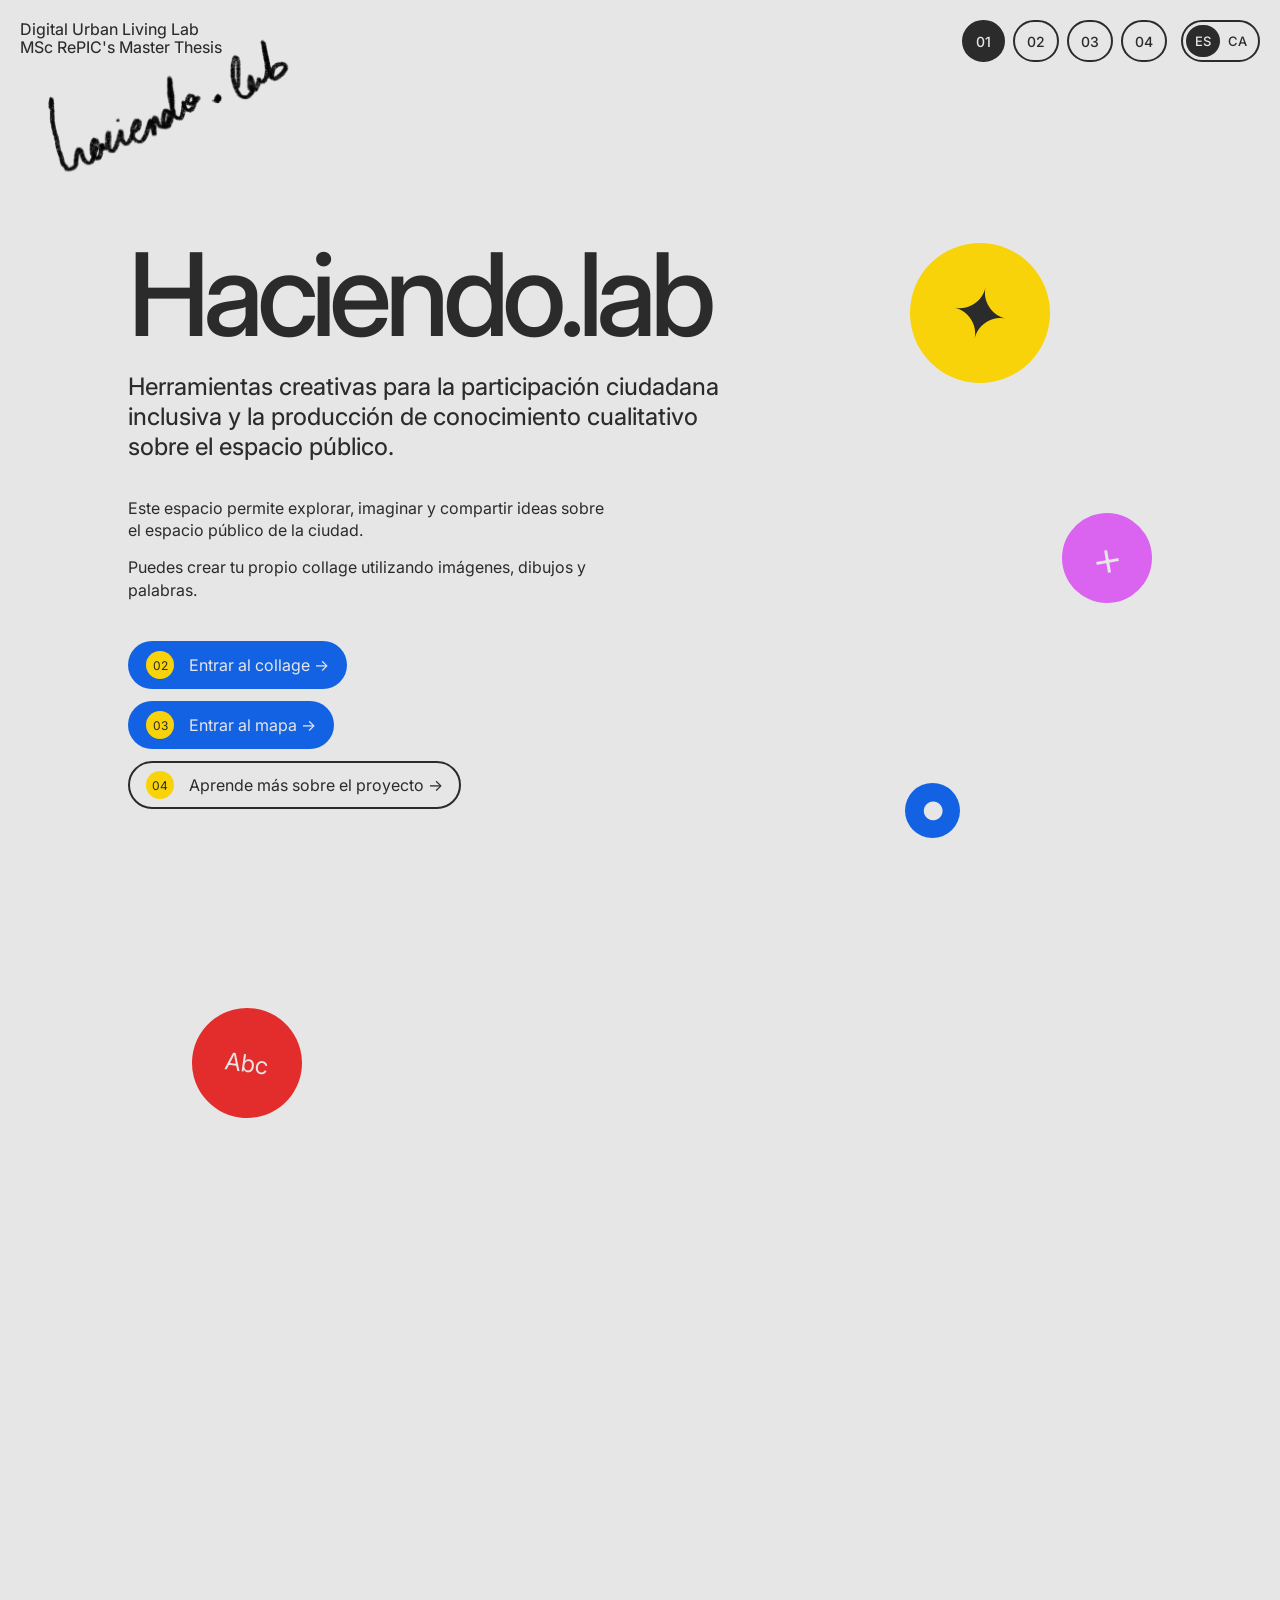
==== index.html @ d173a3f5 "Add files via upload" ====
<!DOCTYPE html>
<html lang="es">

<head>
<meta charset="UTF-8">
<meta name="viewport" content="width=device-width, initial-scale=1.0">
<meta name="robots" content="noindex, nofollow">

<title data-i18n="title_inicio">Haciendo.lab</title>

<link rel="stylesheet" href="style.css">

<link
href="https://fonts.googleapis.com/css2?family=Inter:wght@100..900&display=swap"
rel="stylesheet">

</head>


<body>


<!-- LOGO -->

<a
href="https://chitiexplota.github.io/haciendopilot/"
id="logo-link">

<img
src="logo.png"
class="logo"
alt="Logo">

</a>


<div id="logo-subtitle">
Digital Urban Living Lab<br>
MSc RePIC's Master Thesis
</div>


<!-- MENU -->

<nav id="main-menu">

<a href="index.html" class="menu-item active" data-tooltip-pos="abajo" data-i18n-tooltip="tip_inicio">
01
</a>

<a href="collage.html" class="menu-item" data-tooltip-pos="abajo" data-i18n-tooltip="tip_collage">
02
</a>

<a href="mapa.html" class="menu-item" data-tooltip-pos="abajo" data-i18n-tooltip="tip_mapa">
03
</a>

<a href="info.html" class="menu-item" data-tooltip-pos="abajo" data-i18n-tooltip="tip_info">
04
</a>

<div id="lang-switch" role="group" aria-label="Idioma">
<button class="lang-btn" data-lang="es" data-tooltip-pos="abajo" data-i18n-tooltip="tip_es" aria-label="Castellano">ES</button>
<button class="lang-btn" data-lang="ca" data-tooltip-pos="abajo" data-i18n-tooltip="tip_ca" aria-label="Català">CA</button>
</div>

</nav>


<!-- PAGE 1 -->

<main id="pagina-inicio">


<div id="intro">


<h1>
Haciendo.lab
</h1>


<p class="intro-subtitle" data-i18n="intro_subtitulo">
Herramientas creativas para la participación ciudadana
inclusiva y la producción de conocimiento cualitativo
sobre el espacio público.
</p>


<div id="intro-text">

<p data-i18n="intro_p1">
Este espacio permite explorar, imaginar y compartir
ideas sobre el espacio público de la ciudad.
</p>

<p data-i18n="intro_p2">
Puedes crear tu propio collage utilizando imágenes,
dibujos y palabras.
</p>

</div>


<a
href="collage.html"
id="entrar">

<span>02</span>

<span data-i18n="entrar_collage">Entrar al collage →</span>

</a>


<a
href="mapa.html"
id="entrar-mapa">

<span>03</span>

<span data-i18n="entrar_mapa">Entrar al mapa →</span>

</a>


<a
href="info.html"
id="entrar-info">

<span>04</span>

<span data-i18n="entrar_info">Aprende más sobre el proyecto →</span>

</a>


</div>


<!-- ELEMENTOS DECORATIVOS -->

<div id="intro-element-1">
✦
</div>


<div id="intro-element-2">
+
</div>


<div id="intro-element-3">
Abc
</div>


<div id="intro-element-4">
●
</div>


</main>


<script type="module" src="i18n.js"></script>


</body>

</html>
---- style.css ----
:root {
 --blanco: #E6E6E6;
 --azul: #1362E3;
 --magenta: #DA64F0;
 --limon: #F8D309;
 --rojo: #E22D2C;
 --dark: #2B2B2B;

 /* altura de la galería fija de abajo: los botones del collage se colocan por encima */
 --altura-galeria: 180px;
}


body {
   margin: 0;
   overflow-y: scroll;
   font-family: Arial, Helvetica, sans-serif, sans-serif;
   color: #E6E6E6;
   background-color: var(--blanco);  
}


.logo {
 position: fixed;
 top: 20px;     
 left: 10px;   
 width: 300px;  
 height: auto;
 z-index: 9999;
 transition: opacity 0.3s ease, transform 0.3s ease;
}


#logo-link {
 display: inline-block;
 cursor: pointer;
}


#logo-link:hover .logo {
 transform: rotate(-6deg);
}


#logo-subtitle {
 position: fixed;
 top: 20px;
 left: 20px;
 z-index: 9999;
 font-family: 'Inter', sans-serif;
 font-weight: 440;
 font-size: 16px;
 line-height: 18px;
 color: var(--dark);
 transition: opacity 0.3s ease;
}


/* IMAGE CONTAINER */
#elementos-canvas {
   position:absolute;
   top:0;
   left:0;
   width:100%;
   z-index:20;
   pointer-events:none; z-index: 20;
}

#fondos-fijos {
   position: absolute;
   top: 0;
   left: 0;
   width: 100%;
   height: 200vh;
   z-index: 1;          
   pointer-events: none;
}

.imagen-fija {
   position: absolute;
   width: 400px;       
   height: auto;
   pointer-events: none;
   user-select: none;
}


/* IMAGEN Y LETRA INDEPENDIENTE */


.imagen-movil {
   position:absolute;
   width:220px;
   height:auto;
   cursor:grab;
   user-select:none;
   touch-action:none;
   pointer-events:auto;
}




.imagen-movil:active {
   cursor:grabbing;
}


.letra-movil {
   position:absolute;
   width:40px;
   height:auto;
   cursor:grab;
   user-select:none;
   touch-action:none;
   pointer-events:auto;
}


.letra-movil:active {
   cursor:grabbing;
}


/* CANVAS */
#zona-dibujo {
   width: 100%;
   height: 200vh;
   position: relative;

}

canvas {
   display: block;
   background: #E6E6E6;
   cursor: crosshair;
   position: absolute;
   top: 0;
   left: 0;
   z-index: 10;         
}



#canvas {
   height: 200vh;
   z-index: 5;
   background: transparent;
}


#text-canvas {
   width: 100%;
   height: 200vh;
   position: absolute;
   top: 0;
   left: 0;
   z-index: 30;
   pointer-events: none;
   background: transparent;
}


/* BOTÓN TOOLS*/
/* BOTÓN CRAYON */


#crayon-btn {
   position: fixed;
   right: 20px;
   bottom: calc(var(--altura-galeria) + 112px);


   width: 72px;
   height: 72px;


   border-radius: 50%;
   border: none;


   background: var(--limon);


   cursor: pointer;


   z-index: 5000;


   display: flex;
   align-items: center;
   justify-content: center;


   box-shadow: 0 4px 12px rgba(0,0,0,0.15);


   transition: transform 0.2s ease;
}


#crayon-btn:hover {
   transform: scale(1.08);
}


#crayon-btn img {
   width: 40px;
   height: auto;
   display: block;
   rotate: -45deg;
   pointer-events: none;
}



/* CRAYON */
#crayon-btn img {
   width: 40px;
   height: auto;
   display: block;
   pointer-events: none;
}


/* TOOL MENU */
#tools-menu {
   position: fixed;
   right: 25px;
   bottom: calc(var(--altura-galeria) + 200px);
   display: none;
   flex-direction: column;
   gap: 15px;
   z-index: 5001;
}


.tool-circle {
   width: 60px;
   height: 60px;
   border-radius: 50%;
   border: none;
   cursor: pointer;


   display: flex;
   align-items: center;
   justify-content: center;


   box-shadow: 0 4px 12px rgba(0,0,0,0.2);
}




/* COLOR BUTTON */
#color-tool {
   background: var(--dark);
}


/* hidden native picker */
#color-picker {
   position: absolute;
   opacity: 0;
   pointer-events: none;
}




#color-tool:hover {
   transform: translateY(-5%) scale(1.08);
}


/* TEXT */
#text-tool {
   background: var(--magenta);
   font-size: 24px;
   color: var(--blanco);
}


#text-tool:hover {
   transform: translateY(-5%) scale(1.08);
}


/* ERASER */
#eraser-tool {
   background: var(--azul);
}


#eraser-tool img {
   width: 35px;
   height: auto;
   pointer-events: none;
}


#eraser-tool:hover {
   transform: translateY(-5%) scale(1.08);
}


#mano-tool {
   background: var(--magenta);
   color: var(--blanco);
   font-size: 12px;
}


/* HAND */
#mano-tool:hover {
   transform: translateY(-5%) scale(1.08);
}


#mano-tool.activo {
   outline: 3px solid var(--dark);
}


#crayon-btn.activo {
   outline: 3px solid var(--dark);
}


/* BOTÓN ENVIAR */
#enviar {
   position: fixed;
   top: 20px;
   right: 20px;
   padding: 12px 20px;
    font-family: 'Inter', sans-serif;
   font-size: 16px;
   z-index: 200;
   background-color: #E6E6E6;
   color: var(--azul);
   border: none;
   border-radius: 12px;
   cursor: pointer;
   transition: all 0.3s ease;
}


#enviar:hover {
    background-color: var(--azul);
    color: var(--blanco);
}


/* GALERÍA */
#galeria-wrapper {
   position: fixed;
   bottom: 0;
   left: 0;
   width: 100%;
   background: #E6E6E6;
   backdrop-filter: blur(10px);
   border-top: 1px solid rgba(0,0,0,0.1);
   z-index: 9999;
}


#galeria-title {
   font-size: 14px;
   font-weight: bold;
   padding: 10px;
   color: var(--dark);
   border-bottom: 1px solid rgba(0,0,0,0.08);
}


#galeria {
   height: 120px;
   overflow-x: auto;
   display: flex;
   align-items: center;
   gap: 8px;
   padding: 10px;
}


#galeria img {
   height: 100px;
   border-radius: 8px;
   box-shadow: 0 2px 6px rgba(0,0,0,0.2);
   cursor: pointer;
   transition: transform 0.2s ease;
}


#galeria img:hover {
   transform: scale(1.05);
}


/* POPUP */
#popup {
   position: fixed;
   top: 0;
   left: 0;
   width: 100%;
   height: 100%;
   background: rgba(0,0,0,0.8);
   display: none;
   justify-content: center;
   align-items: center;
   z-index: 99999;
}


#popup img {
   max-width: 90%;
   max-height: 90%;
   border-radius: 10px;
   box-shadow: 0 10px 30px rgba(0,0,0,0.5);
   background: var(--blanco);
}


/* BOTÓN SUGERIR */
#sugerir-btn {
   position: fixed;
   left: 20px;
   bottom: calc(var(--altura-galeria) + 20px);


   width: 60px;
   height: 60px;


   border-radius: 50%;
   border: none;


   background: var(--azul);
   color: var(--blanco);


   font-size: 30px;
   font-weight: bold;
   line-height: 1;


   display: flex;
   align-items: center;
   justify-content: center;


   cursor: pointer;


   z-index: 5000;


   box-shadow: 0 4px 12px rgba(0,0,0,0.15);


   transition: transform 0.2s ease;
}


#sugerir-btn span {
   display: block;
   margin-top: -2px;
   pointer-events: none;
}


#sugerir-btn:hover {
   transform: scale(1.08);
}


/* POPUP SUGERENCIAS */
#sugerir-popup {
   position: fixed;
   top: 0;
   left: 0;
   width: 100%;
   height: 100%;
   background: rgba(0,0,0,0.7);
   display: none;
   justify-content: center;
   align-items: center;
   z-index: 99999;
}


#sugerir-popup-content {
   position: relative;
   background: var(--blanco);
   color: var(--dark);
   border-radius: 14px;
   padding: 30px;
   width: 90%;
   max-width: 420px;
   box-shadow: 0 10px 30px rgba(0,0,0,0.4);
}


#sugerir-close {
   position: absolute;
   top: 10px;
   right: 14px;
   background: none;
   border: none;
   font-size: 26px;
   line-height: 1;
   cursor: pointer;
   color: var(--dark);
}


#sugerir-popup-content h3 {
   font-size: 16px;
   margin: 0 0 16px 0;
   padding-right: 24px;
   color: var(--dark);
}


#sugerencias-form {
   display: flex;
   gap: 8px;
   margin-bottom: 16px;
}


#sugerencia-input {
   flex: 1;
   padding: 8px 12px;
   border-radius: 8px;
   border: 1px solid rgba(0,0,0,0.15);
   font-family: Arial, Helvetica, sans-serif;
   font-size: 14px;
   color: var(--dark);
}


#sugerencia-btn {
   padding: 8px 16px;
   border-radius: 8px;
   border: none;
   background-color: var(--azul);
   color: var(--blanco);
   font-size: 14px;
   cursor: pointer;
   transition: all 0.3s ease;
}


#sugerencia-btn:hover {
   background-color: var(--magenta);
}


#sugerencias-lista {
   display: flex;
   flex-wrap: wrap;
   gap: 8px;
   max-height: 200px;
   overflow-y: auto;
}


.sugerencia-pill {
   background: var(--dark);
   color: var(--blanco);
   padding: 6px 14px;
   border-radius: 20px;
   font-size: 13px;
   white-space: nowrap;
}

#mover-btn {
   position: fixed;
   right: 20px;
   bottom: calc(var(--altura-galeria) + 20px);
   width: 72px;
   height: 72px;
   border-radius: 50%;
   border: none;
   background: var(--magenta);
   cursor: pointer;
   z-index: 5000;
   display: flex;
   align-items: center;
   justify-content: center;
   box-shadow: 0 4px 12px rgba(0,0,0,0.15);
   transition: transform 0.2s ease;
}

#mover-btn:hover {
   transform: scale(1.08);
}

#mover-btn img {
   max-width: 38px;
   max-height: 38px;
   width: auto;
   height: auto;
   object-fit: contain;
   display: block;
   margin: auto;
   pointer-events: none;
}

#mover-btn.activo {
   outline: 3px solid var(--dark);
}

body.modo-dibujo .imagen-movil,
body.modo-dibujo .letra-movil {
   pointer-events: none;
}

body.modo-dibujo #canvas {
   z-index: 25;
}

/* =========================
   PAGE NAVIGATION
========================= */

#main-menu {
   position: fixed;
   top: 20px;
   right: 20px;

   display: flex;
   gap: 8px;

   z-index: 10000;
}

.menu-item {
   display: flex;
   align-items: center;
   justify-content: center;

   min-width: 42px;
   height: 42px;

   padding: 0 12px;

   box-sizing: border-box;

   border: 2px solid var(--dark);
   border-radius: 50px;

   background: var(--blanco);
   color: var(--dark);

   font-family: 'Inter', Arial, Helvetica, sans-serif;
   font-size: 14px;
   font-weight: 500;

   text-decoration: none;

   transition:
      background-color 0.2s ease,
      color 0.2s ease,
      transform 0.2s ease;
}

.menu-item:hover {
   background: var(--limon);
   color: var(--dark);
   transform: scale(1.08);
}

.menu-item.active {
   background: var(--dark);
   color: var(--blanco);
}


/* =========================
   PAGE 1
========================= */

#page-content {
   width: 100%;
   min-height: 100vh;

   box-sizing: border-box;

   padding: 180px 20px 100px 20px;

   font-family: 'Inter', Arial, Helvetica, sans-serif;

   color: var(--dark);
   background: var(--blanco);
}

#page-content h1 {
   margin: 0 0 20px 0;

   font-size: clamp(48px, 8vw, 100px);
   line-height: 0.95;
   font-weight: 600;
}

#page-content p {
   max-width: 650px;

   margin: 0;

   font-size: 20px;
   line-height: 1.4;
}

#start-button {
   display: inline-flex;
   align-items: center;

   width: fit-content;

   margin-top: 35px;
   padding: 12px 20px;

   border-radius: 12px;

   background: var(--azul);
   color: var(--blanco);

   font-family: 'Inter', Arial, Helvetica, sans-serif;
   font-size: 16px;

   text-decoration: none;

   transition:
      background-color 0.2s ease,
      transform 0.2s ease;
}

#start-button:hover {
   background: var(--magenta);
   transform: translateY(-2px);
}

/* =========================
   PAGE 1 — INTRO
========================= */

#pagina-inicio {

   position: relative;

   width: 100%;
   min-height: 200vh;

   box-sizing: border-box;

   background: var(--blanco);

   overflow: hidden;

   font-family: 'Inter', sans-serif;

   color: var(--dark);
}


/* =========================
   INTRO TEXT
========================= */

#intro {

   position: absolute;

   top: 25vh;
   left: 10vw;

   width: min(620px, 70vw);

   z-index: 50;
}


#intro h1 {

   margin: 0 0 25px 0;

   font-size: clamp(55px, 9vw, 120px);

   line-height: 0.9;

   font-weight: 500;

   letter-spacing: -0.06em;

   color: var(--dark);

}


.intro-subtitle {

   max-width: 600px;

   margin: 0 0 35px 0;

   font-size: 24px;

   line-height: 1.25;

   font-weight: 450;

}


#intro-text {

   max-width: 480px;

   font-size: 16px;

   line-height: 1.4;

}


#intro-text p {

   margin: 0 0 15px 0;

}


/* =========================
   ENTER BUTTON
========================= */

#entrar,
#entrar-mapa {

   display: flex;

   align-items: center;

   gap: 15px;

   width: fit-content;

   margin-top: 40px;

   padding: 10px 18px;

   border-radius: 50px;

   background: var(--azul);

   color: var(--blanco);

   text-decoration: none;

   font-size: 16px;

   transition:
      transform 0.2s ease,
      background-color 0.2s ease;

}


#entrar span:first-child,
#entrar-mapa span:first-child {

   display: flex;

   align-items: center;

   justify-content: center;

   width: 28px;

   height: 28px;

   border-radius: 50%;

   background: var(--limon);

   color: var(--dark);

   font-size: 12px;

}


#entrar:hover,
#entrar-mapa:hover {

   transform: scale(1.05);

   background: var(--magenta);

}


/* =========================
   DECORATIVE ELEMENTS
========================= */

#intro-element-1 {

   position: absolute;

   top: 25vh;

   right: 18vw;

   width: 140px;

   height: 140px;

   display: flex;

   align-items: center;

   justify-content: center;

   border-radius: 50%;

   background: var(--limon);

   color: var(--dark);

   font-size: 70px;

   transform: rotate(12deg);

}


#intro-element-2 {

   position: absolute;

   top: 55vh;

   right: 10vw;

   width: 90px;

   height: 90px;

   display: flex;

   align-items: center;

   justify-content: center;

   border-radius: 50%;

   background: var(--magenta);

   color: var(--blanco);

   font-size: 50px;

   font-weight: 300;

   transform: rotate(-10deg);

}


#intro-element-3 {

   position: absolute;

   top: 110vh;

   left: 15vw;

   width: 110px;

   height: 110px;

   display: flex;

   align-items: center;

   justify-content: center;

   border-radius: 50%;

   background: var(--rojo);

   color: var(--blanco);

   font-size: 24px;

   transform: rotate(8deg);

}


#intro-element-4 {

   position: absolute;

   top: 85vh;

   right: 25vw;

   width: 55px;

   height: 55px;

   display: flex;

   align-items: center;

   justify-content: center;

   border-radius: 50%;

   background: var(--azul);

   color: var(--blanco);

   font-size: 25px;

}


/* =========================
   MENU
========================= */

#main-menu {

   position: fixed;

   top: 20px;

   right: 20px;

   display: flex;

   gap: 8px;

   z-index: 10000;

}


.menu-item {

   display: flex;

   align-items: center;

   justify-content: center;

   min-width: 42px;

   height: 42px;

   padding: 0 12px;

   box-sizing: border-box;

   border: 2px solid var(--dark);

   border-radius: 50px;

   background: var(--blanco);

   color: var(--dark);

   font-family: 'Inter', sans-serif;

   font-size: 14px;

   text-decoration: none;

   transition:
      background-color 0.2s ease,
      color 0.2s ease,
      transform 0.2s ease;

}


.menu-item:hover {

   background: var(--limon);

   transform: scale(1.08);

}


.menu-item.active {

   background: var(--dark);

   color: var(--blanco);

}


/* =========================
   BOTÓN ENTRAR AL MAPA (página 01)
========================= */

#entrar-mapa {
   margin-top: 12px;
}


/* =========================
   BOTÓN APRENDE MÁS (página 01)
   Versión clara: resalta menos que 02 y 03
========================= */

#entrar-info {
   display: flex;
   align-items: center;
   gap: 15px;
   width: fit-content;
   margin-top: 12px;
   padding: 8px 16px;
   box-sizing: border-box;

   border: 2px solid var(--dark);
   border-radius: 50px;

   background: var(--blanco);
   color: var(--dark);

   text-decoration: none;
   font-size: 16px;

   transition:
      transform 0.2s ease,
      background-color 0.2s ease;
}

#entrar-info span:first-child {
   display: flex;
   align-items: center;
   justify-content: center;
   width: 28px;
   height: 28px;
   border-radius: 50%;
   background: var(--limon);
   color: var(--dark);
   font-size: 12px;
}

#entrar-info:hover {
   transform: scale(1.05);
   background: var(--limon);
}


/* =========================
   SELECTOR DE IDIOMA ES / CA
   (dentro de #main-menu en todas las páginas)
========================= */

#lang-switch {
   display: flex;
   align-items: center;
   height: 42px;
   margin-left: 6px;
   padding: 3px;
   box-sizing: border-box;
   border: 2px solid var(--dark);
   border-radius: 50px;
   background: var(--blanco);
}

.lang-btn {
   height: 32px;
   min-width: 34px;
   padding: 0 8px;
   border: none;
   border-radius: 50px;
   background: transparent;
   color: var(--dark);
   font-family: 'Inter', Arial, Helvetica, sans-serif;
   font-size: 13px;
   font-weight: 500;
   cursor: pointer;
   transition: background-color 0.2s ease, color 0.2s ease;
}

.lang-btn:hover {
   background: var(--limon);
}

.lang-btn.active {
   background: var(--dark);
   color: var(--blanco);
}


/* =========================
   PÁGINA 02 — COLLAGE CON MENÚ
   (#enviar baja para dejar sitio al menú 01 · 02 · 03 · 04)
========================= */

body.pagina-collage #enviar {
   top: 75px;
}


/* =========================
   MENÚ EN MÓVIL
========================= */

@media (max-width: 600px) {

   #main-menu {
      right: 10px;
      gap: 4px;
   }

   .menu-item {
      min-width: 36px;
      height: 36px;
      padding: 0 8px;
      font-size: 12px;
   }

   #lang-switch {
      height: 36px;
   }

   .lang-btn {
      height: 26px;
      min-width: 28px;
      font-size: 12px;
   }
}


/* =========================
   DESCRIPCIONES AL PASAR EL RATÓN (tooltips)
   - El texto sale de data-tooltip, que i18n.js rellena en ES o CA.
   - Por defecto aparece a la izquierda del botón.
   - data-tooltip-pos="abajo"   → debajo (menú, idioma, Enviar)
   - data-tooltip-pos="derecha" → a la derecha (botón + del collage)
========================= */

.menu-item,
.lang-btn,
.tool-circle {
   position: relative;
}

[data-tooltip]::after {
   content: attr(data-tooltip);
   position: absolute;
   top: 50%;
   right: calc(100% + 12px);
   transform: translateY(-50%);

   padding: 6px 10px;
   border-radius: 8px;

   background: var(--dark);
   color: var(--blanco);

   font-family: 'Inter', Arial, Helvetica, sans-serif;
   font-size: 13px;
   font-weight: 400;
   line-height: 1.2;
   white-space: nowrap;

   opacity: 0;
   pointer-events: none;
   transition: opacity 0.15s ease;
   z-index: 10002;
}

[data-tooltip-pos="abajo"]::after {
   top: calc(100% + 10px);
   right: 50%;
   transform: translateX(50%);
}

[data-tooltip-pos="derecha"]::after {
   right: auto;
   left: calc(100% + 12px);
}

/* PANTALLAS BAJAS: el menú de herramientas se abre en horizontal,
   a la izquierda del lápiz, para no chocar con "Enviar Collage" */
@media (max-height: 720px) {
   #tools-menu {
      flex-direction: row;
      right: 110px;
      bottom: calc(var(--altura-galeria) + 118px);
   }

   /* en horizontal, la descripción sale encima del botón */
   #tools-menu [data-tooltip]::after {
      top: auto;
      bottom: calc(100% + 10px);
      right: 50%;
      transform: translateX(50%);
   }
}

/* solo en dispositivos con ratón (en móvil no se quedan pegadas) */
@media (hover: hover) {
   [data-tooltip]:hover::after,
   [data-tooltip]:focus-visible::after {
      opacity: 1;
   }
}
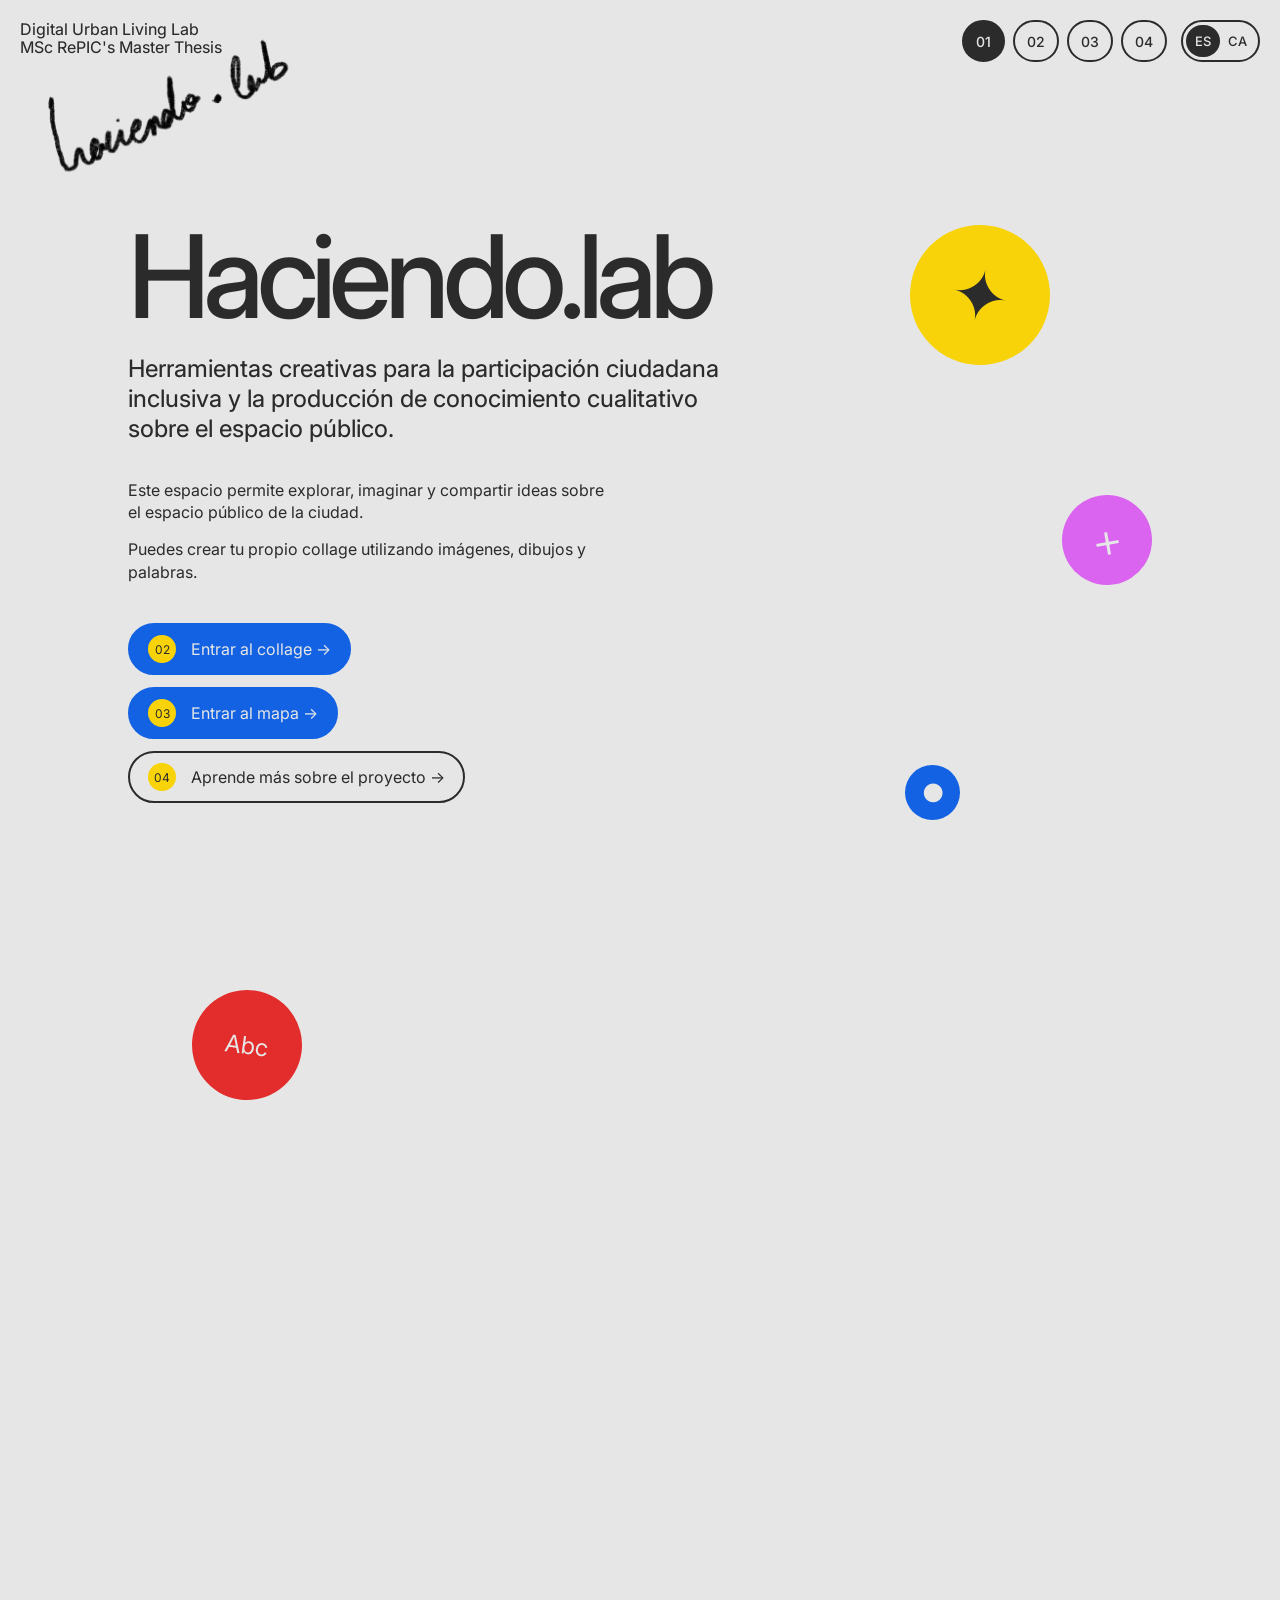
==== commit 767b7d29: "Add files via upload" ====
--- a/index.html
+++ b/index.html
@@ -1,172 +1,82 @@
 <!DOCTYPE html>
 <html lang="es">
+<head>
+   <meta charset="UTF-8">
+   <meta name="viewport" content="width=device-width, initial-scale=1.0">
+   <meta name="robots" content="noindex, nofollow">
+   <title data-i18n="title_inicio">Haciendo.lab</title>
 
-<head>
-<meta charset="UTF-8">
-<meta name="viewport" content="width=device-width, initial-scale=1.0">
-<meta name="robots" content="noindex, nofollow">
-
-<title data-i18n="title_inicio">Haciendo.lab</title>
-
-<link rel="stylesheet" href="style.css">
-
-<link
-href="https://fonts.googleapis.com/css2?family=Inter:wght@100..900&display=swap"
-rel="stylesheet">
-
+   <link href="https://fonts.googleapis.com/css2?family=Inter:wght@100..900&display=swap" rel="stylesheet">
+   <link rel="stylesheet" href="style.css">
 </head>
 
-
-<body>
+<body class="pagina-inicio">
 
 
 <!-- LOGO -->
-
-<a
-href="https://chitiexplota.github.io/haciendopilot/"
-id="logo-link">
-
-<img
-src="logo.png"
-class="logo"
-alt="Logo">
-
+<a href="https://chitiexplota.github.io/haciendopilot/" id="logo-link">
+   <img src="logo.png" class="logo" alt="Haciendo.lab">
 </a>
+<div id="logo-subtitle">Digital Urban Living Lab<br>MSc RePIC's Master Thesis</div>
 
 
-<div id="logo-subtitle">
-Digital Urban Living Lab<br>
-MSc RePIC's Master Thesis
-</div>
-
-
-<!-- MENU -->
-
+<!-- MENÚ -->
 <nav id="main-menu">
-
-<a href="index.html" class="menu-item active" data-tooltip-pos="abajo" data-i18n-tooltip="tip_inicio">
-01
-</a>
-
-<a href="collage.html" class="menu-item" data-tooltip-pos="abajo" data-i18n-tooltip="tip_collage">
-02
-</a>
-
-<a href="mapa.html" class="menu-item" data-tooltip-pos="abajo" data-i18n-tooltip="tip_mapa">
-03
-</a>
-
-<a href="info.html" class="menu-item" data-tooltip-pos="abajo" data-i18n-tooltip="tip_info">
-04
-</a>
-
-<div id="lang-switch" role="group" aria-label="Idioma">
-<button class="lang-btn" data-lang="es" data-tooltip-pos="abajo" data-i18n-tooltip="tip_es" aria-label="Castellano">ES</button>
-<button class="lang-btn" data-lang="ca" data-tooltip-pos="abajo" data-i18n-tooltip="tip_ca" aria-label="Català">CA</button>
-</div>
-
+   <a href="index.html" class="menu-item active" data-tooltip-pos="abajo" data-i18n-tooltip="tip_inicio">01</a>
+   <a href="collage.html" class="menu-item" data-tooltip-pos="abajo" data-i18n-tooltip="tip_collage">02</a>
+   <a href="mapa.html" class="menu-item" data-tooltip-pos="abajo" data-i18n-tooltip="tip_mapa">03</a>
+   <a href="info.html" class="menu-item" data-tooltip-pos="abajo" data-i18n-tooltip="tip_info">04</a>
+   <div id="lang-switch" role="group" aria-label="Idioma">
+      <button class="lang-btn" data-lang="es" data-tooltip-pos="abajo" data-i18n-tooltip="tip_es" aria-label="Castellano">ES</button>
+      <button class="lang-btn" data-lang="ca" data-tooltip-pos="abajo" data-i18n-tooltip="tip_ca" aria-label="Català">CA</button>
+   </div>
 </nav>
 
 
-<!-- PAGE 1 -->
-
+<!-- PÁGINA 01 — INICIO -->
 <main id="pagina-inicio">
 
+   <div id="intro">
 
-<div id="intro">
+      <h1>Haciendo.lab</h1>
 
+      <p class="intro-subtitle" data-i18n="intro_subtitulo">
+         Herramientas creativas para la participación ciudadana inclusiva y la producción de conocimiento cualitativo sobre el espacio público.
+      </p>
 
-<h1>
-Haciendo.lab
-</h1>
+      <div id="intro-text">
+         <p data-i18n="intro_p1">Este espacio permite explorar, imaginar y compartir ideas sobre el espacio público de la ciudad.</p>
+         <p data-i18n="intro_p2">Puedes crear tu propio collage utilizando imágenes, dibujos y palabras.</p>
+      </div>
 
+      <!-- BOTONES 02 · 03 · 04 -->
+      <div id="intro-botones">
+         <a href="collage.html" class="boton-entrar">
+            <span>02</span>
+            <span data-i18n="entrar_collage">Entrar al collage →</span>
+         </a>
+         <a href="mapa.html" class="boton-entrar">
+            <span>03</span>
+            <span data-i18n="entrar_mapa">Entrar al mapa →</span>
+         </a>
+         <a href="info.html" class="boton-entrar claro">
+            <span>04</span>
+            <span data-i18n="entrar_info">Aprende más sobre el proyecto →</span>
+         </a>
+      </div>
 
-<p class="intro-subtitle" data-i18n="intro_subtitulo">
-Herramientas creativas para la participación ciudadana
-inclusiva y la producción de conocimiento cualitativo
-sobre el espacio público.
-</p>
+   </div>
 
-
-<div id="intro-text">
-
-<p data-i18n="intro_p1">
-Este espacio permite explorar, imaginar y compartir
-ideas sobre el espacio público de la ciudad.
-</p>
-
-<p data-i18n="intro_p2">
-Puedes crear tu propio collage utilizando imágenes,
-dibujos y palabras.
-</p>
-
-</div>
-
-
-<a
-href="collage.html"
-id="entrar">
-
-<span>02</span>
-
-<span data-i18n="entrar_collage">Entrar al collage →</span>
-
-</a>
-
-
-<a
-href="mapa.html"
-id="entrar-mapa">
-
-<span>03</span>
-
-<span data-i18n="entrar_mapa">Entrar al mapa →</span>
-
-</a>
-
-
-<a
-href="info.html"
-id="entrar-info">
-
-<span>04</span>
-
-<span data-i18n="entrar_info">Aprende más sobre el proyecto →</span>
-
-</a>
-
-
-</div>
-
-
-<!-- ELEMENTOS DECORATIVOS -->
-
-<div id="intro-element-1">
-✦
-</div>
-
-
-<div id="intro-element-2">
-+
-</div>
-
-
-<div id="intro-element-3">
-Abc
-</div>
-
-
-<div id="intro-element-4">
-●
-</div>
-
+   <!-- ELEMENTOS DECORATIVOS -->
+   <div id="intro-element-1" class="decorativo" aria-hidden="true">✦</div>
+   <div id="intro-element-2" class="decorativo" aria-hidden="true">+</div>
+   <div id="intro-element-3" class="decorativo" aria-hidden="true">Abc</div>
+   <div id="intro-element-4" class="decorativo" aria-hidden="true">●</div>
 
 </main>
 
 
 <script type="module" src="i18n.js"></script>
 
-
 </body>
-
 </html>
--- a/style.css
+++ b/style.css
@@ -1,673 +1,115 @@
+/* =========================
+   HACIENDO.LAB — ESTILOS COMUNES
+   Todas las páginas cargan este archivo.
+   Cada página añade el suyo: collage.css, mapa.css, info.css.
+
+   Índice
+   1. Variables
+   2. Base
+   3. Cabecera: logo, subtítulo, menú e idioma
+   4. Botones de entrada
+   5. Descripciones al pasar el ratón
+   6. Página 01 — Inicio
+   7. Móvil
+========================= */
+
+
+/* =========================
+   1. VARIABLES
+========================= */
+
 :root {
- --blanco: #E6E6E6;
- --azul: #1362E3;
- --magenta: #DA64F0;
- --limon: #F8D309;
- --rojo: #E22D2C;
- --dark: #2B2B2B;
-
- /* altura de la galería fija de abajo: los botones del collage se colocan por encima */
- --altura-galeria: 180px;
-}
-
+   --blanco: #E6E6E6;
+   --azul: #1362E3;
+   --magenta: #DA64F0;
+   --limon: #F8D309;
+   --rojo: #E22D2C;
+   --dark: #2B2B2B;
+
+   --fuente: 'Inter', Arial, Helvetica, sans-serif;
+}
+
+
+/* =========================
+   2. BASE
+========================= */
 
 body {
    margin: 0;
    overflow-y: scroll;
-   font-family: Arial, Helvetica, sans-serif, sans-serif;
-   color: #E6E6E6;
-   background-color: var(--blanco);  
-}
-
-
-.logo {
- position: fixed;
- top: 20px;     
- left: 10px;   
- width: 300px;  
- height: auto;
- z-index: 9999;
- transition: opacity 0.3s ease, transform 0.3s ease;
-}
-
-
+   font-family: var(--fuente);
+   color: var(--dark);
+   background-color: var(--blanco);
+}
+
+
+/* =========================
+   3. CABECERA
+========================= */
+
+/* Logo */
 #logo-link {
- display: inline-block;
- cursor: pointer;
-}
-
-
-#logo-link:hover .logo {
- transform: rotate(-6deg);
-}
-
-
-#logo-subtitle {
- position: fixed;
- top: 20px;
- left: 20px;
- z-index: 9999;
- font-family: 'Inter', sans-serif;
- font-weight: 440;
- font-size: 16px;
- line-height: 18px;
- color: var(--dark);
- transition: opacity 0.3s ease;
-}
-
-
-/* IMAGE CONTAINER */
-#elementos-canvas {
-   position:absolute;
-   top:0;
-   left:0;
-   width:100%;
-   z-index:20;
-   pointer-events:none; z-index: 20;
-}
-
-#fondos-fijos {
-   position: absolute;
+   position: absolute;   /* fuera del flujo: no empuja el contenido hacia abajo */
    top: 0;
    left: 0;
-   width: 100%;
-   height: 200vh;
-   z-index: 1;          
-   pointer-events: none;
-}
-
-.imagen-fija {
-   position: absolute;
-   width: 400px;       
-   height: auto;
-   pointer-events: none;
-   user-select: none;
-}
-
-
-/* IMAGEN Y LETRA INDEPENDIENTE */
-
-
-.imagen-movil {
-   position:absolute;
-   width:220px;
-   height:auto;
-   cursor:grab;
-   user-select:none;
-   touch-action:none;
-   pointer-events:auto;
-}
-
-
-
-
-.imagen-movil:active {
-   cursor:grabbing;
-}
-
-
-.letra-movil {
-   position:absolute;
-   width:40px;
-   height:auto;
-   cursor:grab;
-   user-select:none;
-   touch-action:none;
-   pointer-events:auto;
-}
-
-
-.letra-movil:active {
-   cursor:grabbing;
-}
-
-
-/* CANVAS */
-#zona-dibujo {
-   width: 100%;
-   height: 200vh;
-   position: relative;
-
-}
-
-canvas {
-   display: block;
-   background: #E6E6E6;
-   cursor: crosshair;
-   position: absolute;
-   top: 0;
-   left: 0;
-   z-index: 10;         
-}
-
-
-
-#canvas {
-   height: 200vh;
-   z-index: 5;
-   background: transparent;
-}
-
-
-#text-canvas {
-   width: 100%;
-   height: 200vh;
-   position: absolute;
-   top: 0;
-   left: 0;
-   z-index: 30;
-   pointer-events: none;
-   background: transparent;
-}
-
-
-/* BOTÓN TOOLS*/
-/* BOTÓN CRAYON */
-
-
-#crayon-btn {
-   position: fixed;
-   right: 20px;
-   bottom: calc(var(--altura-galeria) + 112px);
-
-
-   width: 72px;
-   height: 72px;
-
-
-   border-radius: 50%;
-   border: none;
-
-
-   background: var(--limon);
-
-
    cursor: pointer;
-
-
-   z-index: 5000;
-
-
-   display: flex;
-   align-items: center;
-   justify-content: center;
-
-
-   box-shadow: 0 4px 12px rgba(0,0,0,0.15);
-
-
-   transition: transform 0.2s ease;
-}
-
-
-#crayon-btn:hover {
-   transform: scale(1.08);
-}
-
-
-#crayon-btn img {
-   width: 40px;
-   height: auto;
-   display: block;
-   rotate: -45deg;
-   pointer-events: none;
-}
-
-
-
-/* CRAYON */
-#crayon-btn img {
-   width: 40px;
-   height: auto;
-   display: block;
-   pointer-events: none;
-}
-
-
-/* TOOL MENU */
-#tools-menu {
-   position: fixed;
-   right: 25px;
-   bottom: calc(var(--altura-galeria) + 200px);
-   display: none;
-   flex-direction: column;
-   gap: 15px;
-   z-index: 5001;
-}
-
-
-.tool-circle {
-   width: 60px;
-   height: 60px;
-   border-radius: 50%;
-   border: none;
-   cursor: pointer;
-
-
-   display: flex;
-   align-items: center;
-   justify-content: center;
-
-
-   box-shadow: 0 4px 12px rgba(0,0,0,0.2);
-}
-
-
-
-
-/* COLOR BUTTON */
-#color-tool {
-   background: var(--dark);
-}
-
-
-/* hidden native picker */
-#color-picker {
-   position: absolute;
-   opacity: 0;
-   pointer-events: none;
-}
-
-
-
-
-#color-tool:hover {
-   transform: translateY(-5%) scale(1.08);
-}
-
-
-/* TEXT */
-#text-tool {
-   background: var(--magenta);
-   font-size: 24px;
-   color: var(--blanco);
-}
-
-
-#text-tool:hover {
-   transform: translateY(-5%) scale(1.08);
-}
-
-
-/* ERASER */
-#eraser-tool {
-   background: var(--azul);
-}
-
-
-#eraser-tool img {
-   width: 35px;
-   height: auto;
-   pointer-events: none;
-}
-
-
-#eraser-tool:hover {
-   transform: translateY(-5%) scale(1.08);
-}
-
-
-#mano-tool {
-   background: var(--magenta);
-   color: var(--blanco);
-   font-size: 12px;
-}
-
-
-/* HAND */
-#mano-tool:hover {
-   transform: translateY(-5%) scale(1.08);
-}
-
-
-#mano-tool.activo {
-   outline: 3px solid var(--dark);
-}
-
-
-#crayon-btn.activo {
-   outline: 3px solid var(--dark);
-}
-
-
-/* BOTÓN ENVIAR */
-#enviar {
+}
+
+.logo {
    position: fixed;
    top: 20px;
-   right: 20px;
-   padding: 12px 20px;
-    font-family: 'Inter', sans-serif;
+   left: 10px;
+   z-index: 9999;
+   width: 300px;
+   height: auto;
+   transition: opacity 0.3s ease, transform 0.3s ease;
+}
+
+#logo-link:hover .logo {
+   transform: rotate(-6deg);
+}
+
+/* Subtítulo */
+#logo-subtitle {
+   position: fixed;
+   top: 20px;
+   left: 20px;
+   z-index: 9999;
    font-size: 16px;
-   z-index: 200;
-   background-color: #E6E6E6;
-   color: var(--azul);
-   border: none;
-   border-radius: 12px;
-   cursor: pointer;
-   transition: all 0.3s ease;
-}
-
-
-#enviar:hover {
-    background-color: var(--azul);
-    color: var(--blanco);
-}
-
-
-/* GALERÍA */
-#galeria-wrapper {
-   position: fixed;
-   bottom: 0;
-   left: 0;
-   width: 100%;
-   background: #E6E6E6;
-   backdrop-filter: blur(10px);
-   border-top: 1px solid rgba(0,0,0,0.1);
-   z-index: 9999;
-}
-
-
-#galeria-title {
-   font-size: 14px;
-   font-weight: bold;
-   padding: 10px;
-   color: var(--dark);
-   border-bottom: 1px solid rgba(0,0,0,0.08);
-}
-
-
-#galeria {
-   height: 120px;
-   overflow-x: auto;
-   display: flex;
-   align-items: center;
-   gap: 8px;
-   padding: 10px;
-}
-
-
-#galeria img {
-   height: 100px;
-   border-radius: 8px;
-   box-shadow: 0 2px 6px rgba(0,0,0,0.2);
-   cursor: pointer;
-   transition: transform 0.2s ease;
-}
-
-
-#galeria img:hover {
-   transform: scale(1.05);
-}
-
-
-/* POPUP */
-#popup {
-   position: fixed;
-   top: 0;
-   left: 0;
-   width: 100%;
-   height: 100%;
-   background: rgba(0,0,0,0.8);
-   display: none;
-   justify-content: center;
-   align-items: center;
-   z-index: 99999;
-}
-
-
-#popup img {
-   max-width: 90%;
-   max-height: 90%;
-   border-radius: 10px;
-   box-shadow: 0 10px 30px rgba(0,0,0,0.5);
-   background: var(--blanco);
-}
-
-
-/* BOTÓN SUGERIR */
-#sugerir-btn {
-   position: fixed;
-   left: 20px;
-   bottom: calc(var(--altura-galeria) + 20px);
-
-
-   width: 60px;
-   height: 60px;
-
-
-   border-radius: 50%;
-   border: none;
-
-
-   background: var(--azul);
-   color: var(--blanco);
-
-
-   font-size: 30px;
-   font-weight: bold;
-   line-height: 1;
-
-
-   display: flex;
-   align-items: center;
-   justify-content: center;
-
-
-   cursor: pointer;
-
-
-   z-index: 5000;
-
-
-   box-shadow: 0 4px 12px rgba(0,0,0,0.15);
-
-
-   transition: transform 0.2s ease;
-}
-
-
-#sugerir-btn span {
-   display: block;
-   margin-top: -2px;
-   pointer-events: none;
-}
-
-
-#sugerir-btn:hover {
-   transform: scale(1.08);
-}
-
-
-/* POPUP SUGERENCIAS */
-#sugerir-popup {
-   position: fixed;
-   top: 0;
-   left: 0;
-   width: 100%;
-   height: 100%;
-   background: rgba(0,0,0,0.7);
-   display: none;
-   justify-content: center;
-   align-items: center;
-   z-index: 99999;
-}
-
-
-#sugerir-popup-content {
-   position: relative;
-   background: var(--blanco);
-   color: var(--dark);
-   border-radius: 14px;
-   padding: 30px;
-   width: 90%;
-   max-width: 420px;
-   box-shadow: 0 10px 30px rgba(0,0,0,0.4);
-}
-
-
-#sugerir-close {
-   position: absolute;
-   top: 10px;
-   right: 14px;
-   background: none;
-   border: none;
-   font-size: 26px;
-   line-height: 1;
-   cursor: pointer;
-   color: var(--dark);
-}
-
-
-#sugerir-popup-content h3 {
-   font-size: 16px;
-   margin: 0 0 16px 0;
-   padding-right: 24px;
-   color: var(--dark);
-}
-
-
-#sugerencias-form {
-   display: flex;
-   gap: 8px;
-   margin-bottom: 16px;
-}
-
-
-#sugerencia-input {
-   flex: 1;
-   padding: 8px 12px;
-   border-radius: 8px;
-   border: 1px solid rgba(0,0,0,0.15);
-   font-family: Arial, Helvetica, sans-serif;
-   font-size: 14px;
-   color: var(--dark);
-}
-
-
-#sugerencia-btn {
-   padding: 8px 16px;
-   border-radius: 8px;
-   border: none;
-   background-color: var(--azul);
-   color: var(--blanco);
-   font-size: 14px;
-   cursor: pointer;
-   transition: all 0.3s ease;
-}
-
-
-#sugerencia-btn:hover {
-   background-color: var(--magenta);
-}
-
-
-#sugerencias-lista {
-   display: flex;
-   flex-wrap: wrap;
-   gap: 8px;
-   max-height: 200px;
-   overflow-y: auto;
-}
-
-
-.sugerencia-pill {
-   background: var(--dark);
-   color: var(--blanco);
-   padding: 6px 14px;
-   border-radius: 20px;
-   font-size: 13px;
-   white-space: nowrap;
-}
-
-#mover-btn {
-   position: fixed;
-   right: 20px;
-   bottom: calc(var(--altura-galeria) + 20px);
-   width: 72px;
-   height: 72px;
-   border-radius: 50%;
-   border: none;
-   background: var(--magenta);
-   cursor: pointer;
-   z-index: 5000;
-   display: flex;
-   align-items: center;
-   justify-content: center;
-   box-shadow: 0 4px 12px rgba(0,0,0,0.15);
-   transition: transform 0.2s ease;
-}
-
-#mover-btn:hover {
-   transform: scale(1.08);
-}
-
-#mover-btn img {
-   max-width: 38px;
-   max-height: 38px;
-   width: auto;
-   height: auto;
-   object-fit: contain;
-   display: block;
-   margin: auto;
-   pointer-events: none;
-}
-
-#mover-btn.activo {
-   outline: 3px solid var(--dark);
-}
-
-body.modo-dibujo .imagen-movil,
-body.modo-dibujo .letra-movil {
-   pointer-events: none;
-}
-
-body.modo-dibujo #canvas {
-   z-index: 25;
-}
-
-/* =========================
-   PAGE NAVIGATION
-========================= */
-
+   font-weight: 440;
+   line-height: 18px;
+   color: var(--dark);
+   transition: opacity 0.3s ease;
+}
+
+/* Menú 01 · 02 · 03 · 04 */
 #main-menu {
    position: fixed;
    top: 20px;
    right: 20px;
-
-   display: flex;
+   z-index: 10000;
+   display: flex;
+   align-items: center;
    gap: 8px;
-
-   z-index: 10000;
 }
 
 .menu-item {
+   position: relative;
    display: flex;
    align-items: center;
    justify-content: center;
-
    min-width: 42px;
    height: 42px;
-
    padding: 0 12px;
-
    box-sizing: border-box;
-
    border: 2px solid var(--dark);
    border-radius: 50px;
-
    background: var(--blanco);
    color: var(--dark);
-
-   font-family: 'Inter', Arial, Helvetica, sans-serif;
    font-size: 14px;
    font-weight: 500;
-
    text-decoration: none;
-
-   transition:
-      background-color 0.2s ease,
-      color 0.2s ease,
-      transform 0.2s ease;
+   transition: background-color 0.2s ease, color 0.2s ease, transform 0.2s ease;
 }
 
 .menu-item:hover {
@@ -681,496 +123,7 @@
    color: var(--blanco);
 }
 
-
-/* =========================
-   PAGE 1
-========================= */
-
-#page-content {
-   width: 100%;
-   min-height: 100vh;
-
-   box-sizing: border-box;
-
-   padding: 180px 20px 100px 20px;
-
-   font-family: 'Inter', Arial, Helvetica, sans-serif;
-
-   color: var(--dark);
-   background: var(--blanco);
-}
-
-#page-content h1 {
-   margin: 0 0 20px 0;
-
-   font-size: clamp(48px, 8vw, 100px);
-   line-height: 0.95;
-   font-weight: 600;
-}
-
-#page-content p {
-   max-width: 650px;
-
-   margin: 0;
-
-   font-size: 20px;
-   line-height: 1.4;
-}
-
-#start-button {
-   display: inline-flex;
-   align-items: center;
-
-   width: fit-content;
-
-   margin-top: 35px;
-   padding: 12px 20px;
-
-   border-radius: 12px;
-
-   background: var(--azul);
-   color: var(--blanco);
-
-   font-family: 'Inter', Arial, Helvetica, sans-serif;
-   font-size: 16px;
-
-   text-decoration: none;
-
-   transition:
-      background-color 0.2s ease,
-      transform 0.2s ease;
-}
-
-#start-button:hover {
-   background: var(--magenta);
-   transform: translateY(-2px);
-}
-
-/* =========================
-   PAGE 1 — INTRO
-========================= */
-
-#pagina-inicio {
-
-   position: relative;
-
-   width: 100%;
-   min-height: 200vh;
-
-   box-sizing: border-box;
-
-   background: var(--blanco);
-
-   overflow: hidden;
-
-   font-family: 'Inter', sans-serif;
-
-   color: var(--dark);
-}
-
-
-/* =========================
-   INTRO TEXT
-========================= */
-
-#intro {
-
-   position: absolute;
-
-   top: 25vh;
-   left: 10vw;
-
-   width: min(620px, 70vw);
-
-   z-index: 50;
-}
-
-
-#intro h1 {
-
-   margin: 0 0 25px 0;
-
-   font-size: clamp(55px, 9vw, 120px);
-
-   line-height: 0.9;
-
-   font-weight: 500;
-
-   letter-spacing: -0.06em;
-
-   color: var(--dark);
-
-}
-
-
-.intro-subtitle {
-
-   max-width: 600px;
-
-   margin: 0 0 35px 0;
-
-   font-size: 24px;
-
-   line-height: 1.25;
-
-   font-weight: 450;
-
-}
-
-
-#intro-text {
-
-   max-width: 480px;
-
-   font-size: 16px;
-
-   line-height: 1.4;
-
-}
-
-
-#intro-text p {
-
-   margin: 0 0 15px 0;
-
-}
-
-
-/* =========================
-   ENTER BUTTON
-========================= */
-
-#entrar,
-#entrar-mapa {
-
-   display: flex;
-
-   align-items: center;
-
-   gap: 15px;
-
-   width: fit-content;
-
-   margin-top: 40px;
-
-   padding: 10px 18px;
-
-   border-radius: 50px;
-
-   background: var(--azul);
-
-   color: var(--blanco);
-
-   text-decoration: none;
-
-   font-size: 16px;
-
-   transition:
-      transform 0.2s ease,
-      background-color 0.2s ease;
-
-}
-
-
-#entrar span:first-child,
-#entrar-mapa span:first-child {
-
-   display: flex;
-
-   align-items: center;
-
-   justify-content: center;
-
-   width: 28px;
-
-   height: 28px;
-
-   border-radius: 50%;
-
-   background: var(--limon);
-
-   color: var(--dark);
-
-   font-size: 12px;
-
-}
-
-
-#entrar:hover,
-#entrar-mapa:hover {
-
-   transform: scale(1.05);
-
-   background: var(--magenta);
-
-}
-
-
-/* =========================
-   DECORATIVE ELEMENTS
-========================= */
-
-#intro-element-1 {
-
-   position: absolute;
-
-   top: 25vh;
-
-   right: 18vw;
-
-   width: 140px;
-
-   height: 140px;
-
-   display: flex;
-
-   align-items: center;
-
-   justify-content: center;
-
-   border-radius: 50%;
-
-   background: var(--limon);
-
-   color: var(--dark);
-
-   font-size: 70px;
-
-   transform: rotate(12deg);
-
-}
-
-
-#intro-element-2 {
-
-   position: absolute;
-
-   top: 55vh;
-
-   right: 10vw;
-
-   width: 90px;
-
-   height: 90px;
-
-   display: flex;
-
-   align-items: center;
-
-   justify-content: center;
-
-   border-radius: 50%;
-
-   background: var(--magenta);
-
-   color: var(--blanco);
-
-   font-size: 50px;
-
-   font-weight: 300;
-
-   transform: rotate(-10deg);
-
-}
-
-
-#intro-element-3 {
-
-   position: absolute;
-
-   top: 110vh;
-
-   left: 15vw;
-
-   width: 110px;
-
-   height: 110px;
-
-   display: flex;
-
-   align-items: center;
-
-   justify-content: center;
-
-   border-radius: 50%;
-
-   background: var(--rojo);
-
-   color: var(--blanco);
-
-   font-size: 24px;
-
-   transform: rotate(8deg);
-
-}
-
-
-#intro-element-4 {
-
-   position: absolute;
-
-   top: 85vh;
-
-   right: 25vw;
-
-   width: 55px;
-
-   height: 55px;
-
-   display: flex;
-
-   align-items: center;
-
-   justify-content: center;
-
-   border-radius: 50%;
-
-   background: var(--azul);
-
-   color: var(--blanco);
-
-   font-size: 25px;
-
-}
-
-
-/* =========================
-   MENU
-========================= */
-
-#main-menu {
-
-   position: fixed;
-
-   top: 20px;
-
-   right: 20px;
-
-   display: flex;
-
-   gap: 8px;
-
-   z-index: 10000;
-
-}
-
-
-.menu-item {
-
-   display: flex;
-
-   align-items: center;
-
-   justify-content: center;
-
-   min-width: 42px;
-
-   height: 42px;
-
-   padding: 0 12px;
-
-   box-sizing: border-box;
-
-   border: 2px solid var(--dark);
-
-   border-radius: 50px;
-
-   background: var(--blanco);
-
-   color: var(--dark);
-
-   font-family: 'Inter', sans-serif;
-
-   font-size: 14px;
-
-   text-decoration: none;
-
-   transition:
-      background-color 0.2s ease,
-      color 0.2s ease,
-      transform 0.2s ease;
-
-}
-
-
-.menu-item:hover {
-
-   background: var(--limon);
-
-   transform: scale(1.08);
-
-}
-
-
-.menu-item.active {
-
-   background: var(--dark);
-
-   color: var(--blanco);
-
-}
-
-
-/* =========================
-   BOTÓN ENTRAR AL MAPA (página 01)
-========================= */
-
-#entrar-mapa {
-   margin-top: 12px;
-}
-
-
-/* =========================
-   BOTÓN APRENDE MÁS (página 01)
-   Versión clara: resalta menos que 02 y 03
-========================= */
-
-#entrar-info {
-   display: flex;
-   align-items: center;
-   gap: 15px;
-   width: fit-content;
-   margin-top: 12px;
-   padding: 8px 16px;
-   box-sizing: border-box;
-
-   border: 2px solid var(--dark);
-   border-radius: 50px;
-
-   background: var(--blanco);
-   color: var(--dark);
-
-   text-decoration: none;
-   font-size: 16px;
-
-   transition:
-      transform 0.2s ease,
-      background-color 0.2s ease;
-}
-
-#entrar-info span:first-child {
-   display: flex;
-   align-items: center;
-   justify-content: center;
-   width: 28px;
-   height: 28px;
-   border-radius: 50%;
-   background: var(--limon);
-   color: var(--dark);
-   font-size: 12px;
-}
-
-#entrar-info:hover {
-   transform: scale(1.05);
-   background: var(--limon);
-}
-
-
-/* =========================
-   SELECTOR DE IDIOMA ES / CA
-   (dentro de #main-menu en todas las páginas)
-========================= */
-
+/* Selector de idioma ES / CA */
 #lang-switch {
    display: flex;
    align-items: center;
@@ -1184,6 +137,7 @@
 }
 
 .lang-btn {
+   position: relative;
    height: 32px;
    min-width: 34px;
    padding: 0 8px;
@@ -1191,7 +145,7 @@
    border-radius: 50px;
    background: transparent;
    color: var(--dark);
-   font-family: 'Inter', Arial, Helvetica, sans-serif;
+   font-family: var(--fuente);
    font-size: 13px;
    font-weight: 500;
    cursor: pointer;
@@ -1209,23 +163,227 @@
 
 
 /* =========================
-   PÁGINA 02 — COLLAGE CON MENÚ
-   (#enviar baja para dejar sitio al menú 01 · 02 · 03 · 04)
-========================= */
-
-body.pagina-collage #enviar {
-   top: 75px;
-}
-
-
-/* =========================
-   MENÚ EN MÓVIL
-========================= */
-
-@media (max-width: 600px) {
-
+   4. BOTONES DE ENTRADA
+   (portada y página 04)
+   .boton-entrar         → azul (principal)
+   .boton-entrar.claro   → claro (secundario)
+========================= */
+
+.boton-entrar {
+   display: flex;
+   align-items: center;
+   gap: 15px;
+   width: fit-content;
+   padding: 10px 18px;
+   box-sizing: border-box;
+   border: 2px solid var(--azul);
+   border-radius: 50px;
+   background: var(--azul);
+   color: var(--blanco);
+   font-size: 16px;
+   text-decoration: none;
+   transition: transform 0.2s ease, background-color 0.2s ease, border-color 0.2s ease;
+}
+
+.boton-entrar span:first-child {
+   display: flex;
+   align-items: center;
+   justify-content: center;
+   flex-shrink: 0;
+   width: 28px;
+   height: 28px;
+   border-radius: 50%;
+   background: var(--limon);
+   color: var(--dark);
+   font-size: 12px;
+}
+
+.boton-entrar:hover {
+   transform: scale(1.05);
+   border-color: var(--magenta);
+   background: var(--magenta);
+}
+
+.boton-entrar.claro {
+   border-color: var(--dark);
+   background: var(--blanco);
+   color: var(--dark);
+}
+
+.boton-entrar.claro:hover {
+   border-color: var(--dark);
+   background: var(--limon);
+}
+
+
+/* =========================
+   5. DESCRIPCIONES AL PASAR EL RATÓN
+   - El texto sale de data-tooltip, que i18n.js rellena en ES o CA.
+   - Por defecto aparece a la izquierda del botón.
+   - data-tooltip-pos="abajo"   → debajo (menú, idioma, Enviar)
+   - data-tooltip-pos="derecha" → a la derecha (botón + del collage)
+   - Solo en dispositivos con ratón: en móvil no se quedan pegadas.
+========================= */
+
+[data-tooltip]::after {
+   content: attr(data-tooltip);
+   position: absolute;
+   top: 50%;
+   right: calc(100% + 12px);
+   z-index: 10002;
+   transform: translateY(-50%);
+   padding: 6px 10px;
+   border-radius: 8px;
+   background: var(--dark);
+   color: var(--blanco);
+   font-family: var(--fuente);
+   font-size: 13px;
+   font-weight: 400;
+   line-height: 1.2;
+   white-space: nowrap;
+   opacity: 0;
+   pointer-events: none;
+   transition: opacity 0.15s ease;
+}
+
+[data-tooltip-pos="abajo"]::after {
+   top: calc(100% + 10px);
+   right: 50%;
+   transform: translateX(50%);
+}
+
+[data-tooltip-pos="derecha"]::after {
+   right: auto;
+   left: calc(100% + 12px);
+}
+
+@media (hover: hover) {
+   [data-tooltip]:hover::after,
+   [data-tooltip]:focus-visible::after {
+      opacity: 1;
+   }
+}
+
+
+/* =========================
+   6. PÁGINA 01 — INICIO
+========================= */
+
+#pagina-inicio {
+   position: relative;
+   width: 100%;
+   min-height: 200vh;
+   box-sizing: border-box;
+   overflow: hidden;
+}
+
+/* Texto */
+#intro {
+   position: absolute;
+   top: 25vh;
+   left: 10vw;
+   z-index: 50;
+   width: min(620px, 70vw);
+}
+
+#intro h1 {
+   margin: 0 0 25px 0;
+   font-size: clamp(55px, 9vw, 120px);
+   font-weight: 500;
+   line-height: 0.9;
+   letter-spacing: -0.06em;
+}
+
+.intro-subtitle {
+   max-width: 600px;
+   margin: 0 0 35px 0;
+   font-size: 24px;
+   font-weight: 450;
+   line-height: 1.25;
+}
+
+#intro-text {
+   max-width: 480px;
+   font-size: 16px;
+   line-height: 1.4;
+}
+
+#intro-text p {
+   margin: 0 0 15px 0;
+}
+
+/* Botones 02 · 03 · 04 */
+#intro-botones {
+   display: flex;
+   flex-direction: column;
+   gap: 12px;
+   margin-top: 40px;
+}
+
+/* Elementos decorativos */
+.decorativo {
+   position: absolute;
+   display: flex;
+   align-items: center;
+   justify-content: center;
+   border-radius: 50%;
+}
+
+#intro-element-1 {
+   top: 25vh;
+   right: 18vw;
+   width: 140px;
+   height: 140px;
+   transform: rotate(12deg);
+   background: var(--limon);
+   color: var(--dark);
+   font-size: 70px;
+}
+
+#intro-element-2 {
+   top: 55vh;
+   right: 10vw;
+   width: 90px;
+   height: 90px;
+   transform: rotate(-10deg);
+   background: var(--magenta);
+   color: var(--blanco);
+   font-size: 50px;
+   font-weight: 300;
+}
+
+#intro-element-3 {
+   top: 110vh;
+   left: 15vw;
+   width: 110px;
+   height: 110px;
+   transform: rotate(8deg);
+   background: var(--rojo);
+   color: var(--blanco);
+   font-size: 24px;
+}
+
+#intro-element-4 {
+   top: 85vh;
+   right: 25vw;
+   width: 55px;
+   height: 55px;
+   background: var(--azul);
+   color: var(--blanco);
+   font-size: 25px;
+}
+
+
+/* =========================
+   7. MÓVIL (hasta 700 px de ancho)
+========================= */
+
+@media (max-width: 700px) {
+
+   /* Cabecera: menú arriba, subtítulo y logo debajo */
    #main-menu {
-      right: 10px;
+      top: 12px;
+      right: 12px;
       gap: 4px;
    }
 
@@ -1238,6 +396,7 @@
 
    #lang-switch {
       height: 36px;
+      margin-left: 4px;
    }
 
    .lang-btn {
@@ -1245,81 +404,68 @@
       min-width: 28px;
       font-size: 12px;
    }
-}
-
-
-/* =========================
-   DESCRIPCIONES AL PASAR EL RATÓN (tooltips)
-   - El texto sale de data-tooltip, que i18n.js rellena en ES o CA.
-   - Por defecto aparece a la izquierda del botón.
-   - data-tooltip-pos="abajo"   → debajo (menú, idioma, Enviar)
-   - data-tooltip-pos="derecha" → a la derecha (botón + del collage)
-========================= */
-
-.menu-item,
-.lang-btn,
-.tool-circle {
-   position: relative;
-}
-
-[data-tooltip]::after {
-   content: attr(data-tooltip);
-   position: absolute;
-   top: 50%;
-   right: calc(100% + 12px);
-   transform: translateY(-50%);
-
-   padding: 6px 10px;
-   border-radius: 8px;
-
-   background: var(--dark);
-   color: var(--blanco);
-
-   font-family: 'Inter', Arial, Helvetica, sans-serif;
-   font-size: 13px;
-   font-weight: 400;
-   line-height: 1.2;
-   white-space: nowrap;
-
-   opacity: 0;
-   pointer-events: none;
-   transition: opacity 0.15s ease;
-   z-index: 10002;
-}
-
-[data-tooltip-pos="abajo"]::after {
-   top: calc(100% + 10px);
-   right: 50%;
-   transform: translateX(50%);
-}
-
-[data-tooltip-pos="derecha"]::after {
-   right: auto;
-   left: calc(100% + 12px);
-}
-
-/* PANTALLAS BAJAS: el menú de herramientas se abre en horizontal,
-   a la izquierda del lápiz, para no chocar con "Enviar Collage" */
-@media (max-height: 720px) {
-   #tools-menu {
-      flex-direction: row;
-      right: 110px;
-      bottom: calc(var(--altura-galeria) + 118px);
-   }
-
-   /* en horizontal, la descripción sale encima del botón */
-   #tools-menu [data-tooltip]::after {
+
+   #logo-subtitle {
+      top: 60px;
+      left: 14px;
+      font-size: 12px;
+      line-height: 14px;
+   }
+
+   .logo {
+      top: 62px;
+      left: 4px;
+      width: 170px;
+   }
+
+   /* Inicio: el texto ocupa todo el ancho y los círculos van debajo */
+   #pagina-inicio {
+      min-height: 100vh;
+      padding: 170px 20px 230px 20px;
+   }
+
+   #intro {
+      position: static;
+      width: auto;
+   }
+
+   .intro-subtitle {
+      font-size: 20px;
+   }
+
+   #intro-element-1 {
       top: auto;
-      bottom: calc(100% + 10px);
-      right: 50%;
-      transform: translateX(50%);
-   }
-}
-
-/* solo en dispositivos con ratón (en móvil no se quedan pegadas) */
-@media (hover: hover) {
-   [data-tooltip]:hover::after,
-   [data-tooltip]:focus-visible::after {
-      opacity: 1;
+      bottom: 90px;
+      right: 30px;
+      width: 90px;
+      height: 90px;
+      font-size: 44px;
+   }
+
+   #intro-element-2 {
+      top: auto;
+      bottom: 40px;
+      right: 140px;
+      width: 60px;
+      height: 60px;
+      font-size: 34px;
+   }
+
+   #intro-element-3 {
+      top: auto;
+      bottom: 110px;
+      left: 30px;
+      width: 70px;
+      height: 70px;
+      font-size: 16px;
+   }
+
+   #intro-element-4 {
+      top: auto;
+      bottom: 40px;
+      left: 110px;
+      width: 40px;
+      height: 40px;
+      font-size: 18px;
    }
 }
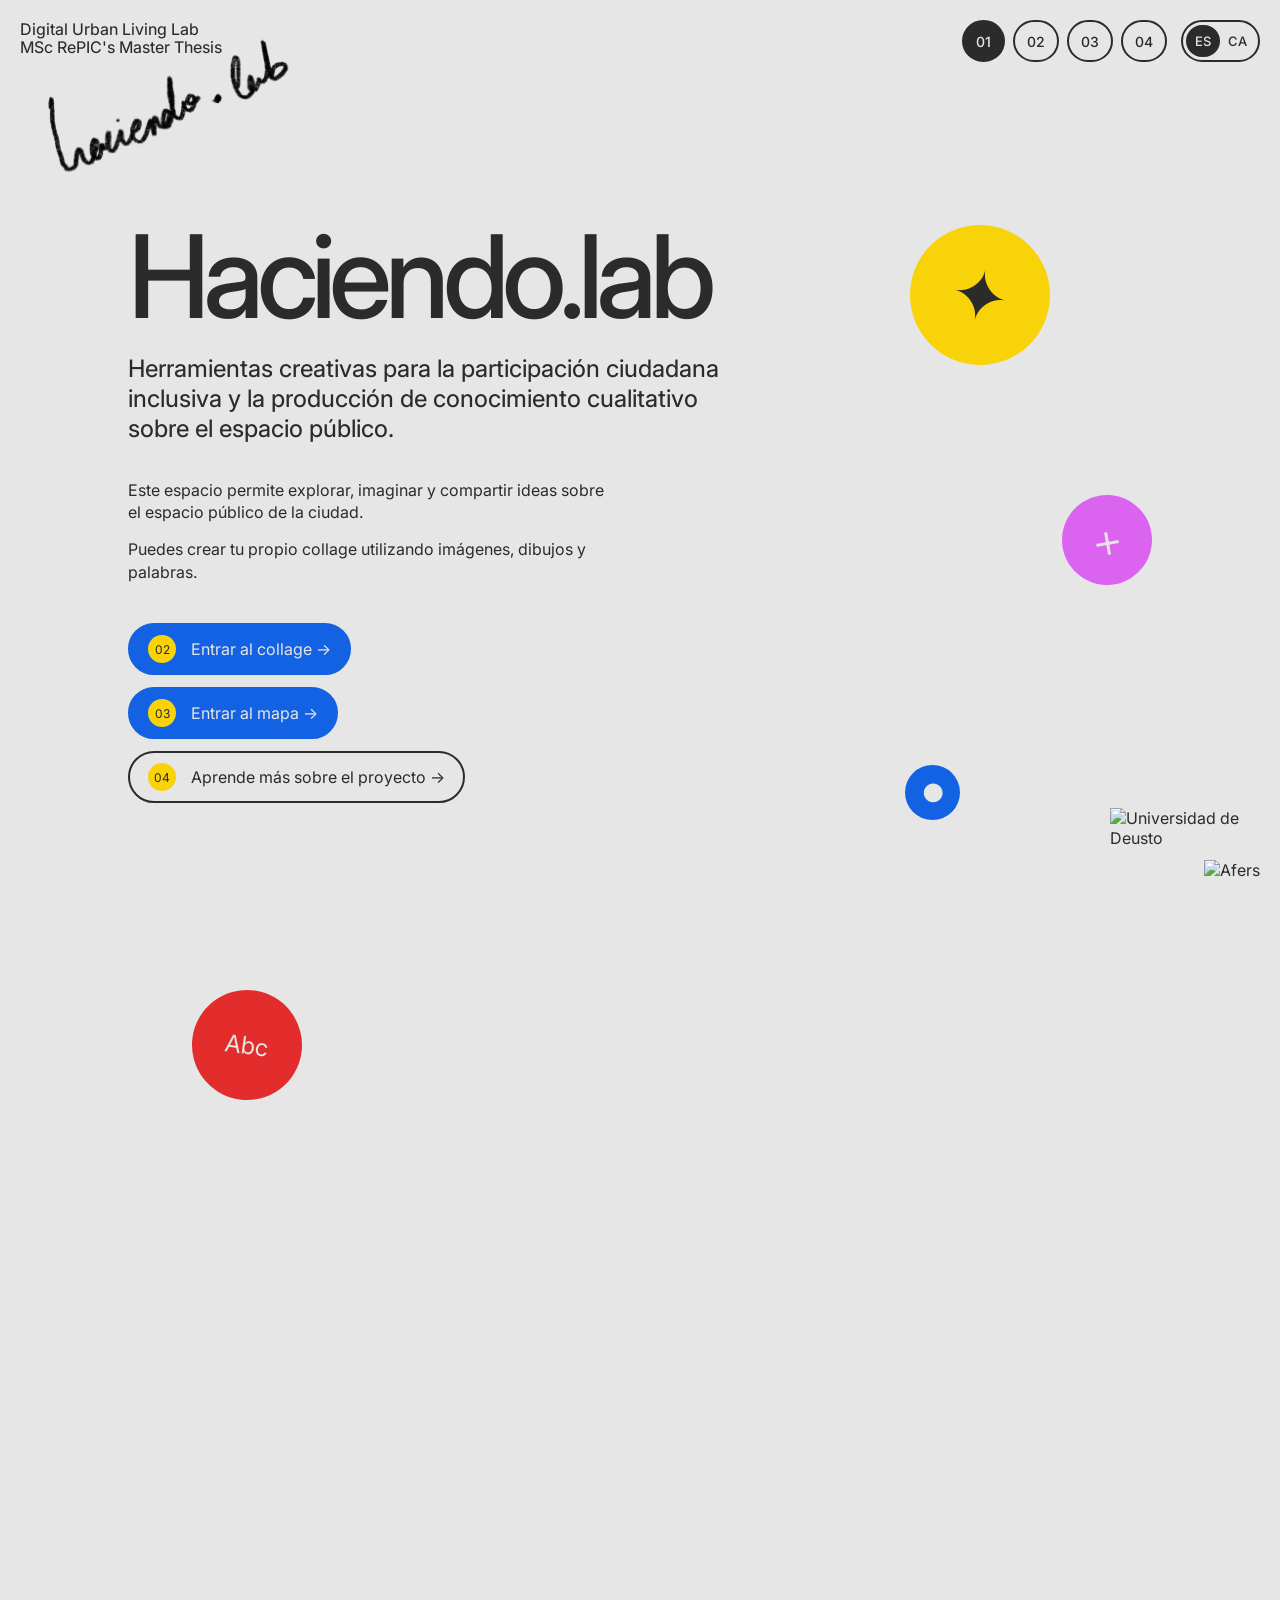
==== commit 414ec7da: "Add files via upload" ====
--- a/index.html
+++ b/index.html
@@ -76,6 +76,13 @@
 </main>
 
 
+<!-- LOGOS INSTITUCIONALES -->
+<div id="logos">
+   <img src="images/deusto.png" alt="Universidad de Deusto">
+   <img src="images/afers.png" alt="Afers">
+</div>
+
+
 <script type="module" src="i18n.js"></script>
 
 </body>
--- a/style.css
+++ b/style.css
@@ -10,7 +10,8 @@
    4. Botones de entrada
    5. Descripciones al pasar el ratón
    6. Página 01 — Inicio
-   7. Móvil
+   7. Logos institucionales
+   8. Móvil
 ========================= */
 
 
@@ -375,7 +376,30 @@
 
 
 /* =========================
-   7. MÓVIL (hasta 700 px de ancho)
+   7. LOGOS INSTITUCIONALES (portada, abajo a la derecha)
+========================= */
+
+#logos {
+   position: fixed;
+   right: 20px;
+   bottom: 20px;
+   z-index: 60;
+   display: flex;
+   flex-direction: column;
+   align-items: flex-end;
+   gap: 12px;
+}
+
+#logos img {
+   display: block;
+   width: auto;
+   max-width: 150px;
+   max-height: 60px;
+}
+
+
+/* =========================
+   8. MÓVIL (hasta 700 px de ancho)
 ========================= */
 
 @media (max-width: 700px) {
@@ -468,4 +492,15 @@
       height: 40px;
       font-size: 18px;
    }
+
+   /* Logos: al final de la página, no fijos (no tapan el texto) */
+   #logos {
+      position: static;
+      padding: 0 20px 30px 20px;
+   }
+
+   #logos img {
+      max-width: 120px;
+      max-height: 48px;
+   }
 }
